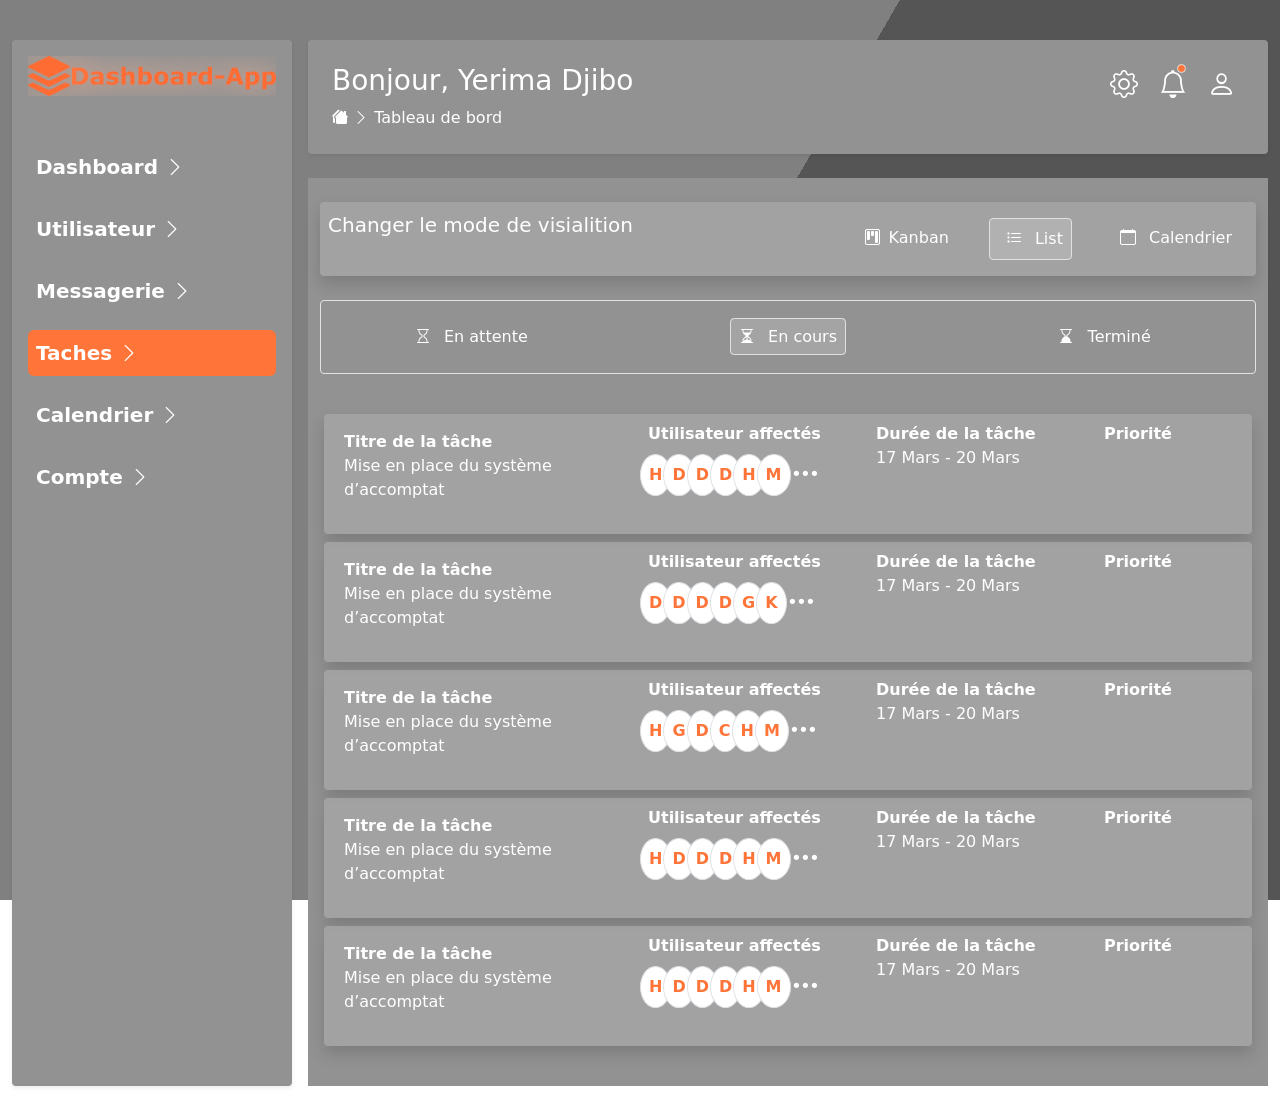
==== attente.html @ 63536727 "dash" ====
<!DOCTYPE html>
<html lang="en">

<head>
    <meta charset="UTF-8">
    <meta name="viewport" content="width=device-width, initial-scale=1.0">
    <title>Dashboard</title>

    <link rel="stylesheet" href="./style.css">

    <link href="https://cdn.jsdelivr.net/npm/bootstrap@5.0.2/dist/css/bootstrap.min.css" rel="stylesheet"
        integrity="sha384-EVSTQN3/azprG1Anm3QDgpJLIm9Nao0Yz1ztcQTwFspd3yD65VohhpuuCOmLASjC" crossorigin="anonymous">

    <link rel="stylesheet" href="https://cdn.jsdelivr.net/npm/bootstrap-icons@1.13.1/font/bootstrap-icons.min.css">
</head>

<body>

    <!-- carroussels-->
    <div class="bg"></div>
    <div class="bg bg2"></div>
    <div class="bg bg3"></div>
    <!-- carroussels-->



    <div class="container-fluid py-3">

        <!-- NAVBAR MOBILE & TABLETTE -->
        <nav class="navbar navbar-dark  rounded-3 px-3 py-2 d-lg-none mb-3 shadow-lg">

            <button class="btn text-white" type="button" data-bs-toggle="offcanvas" data-bs-target="#sidebarMenu">

                <i class="bi bi-list fs-2"></i>
            </button>

            <div class="">
                <img src="./Assets/Logo (1).png" alt="" class="img-fluid">
            </div>

        </nav>

        <div class="d-flex gap-3 mt-4">

            <!-- SIDEBAR DESKTOP -->
            <aside class="sidebar d-none d-lg-flex flex-column text-white p-3 rounded-1 shadow-sm">

                <div class="mb-4">
                    <img src="./Assets/Logo (1).png" alt="" class="img-fluid">
                </div>

                <div class="d-flex flex-column py-2">

                    <a href="./dashboard.html"
                        class="lienhover text-decoration-none p-2 rounded-2 text-white fw-bolder fs-5  mt-3">
                        Dashboard
                        <i class="bi bi-chevron-right"></i>
                    </a>

                    <a href="./utilisateur.html"
                        class="lienhover text-decoration-none p-2 rounded-2 text-white fw-bolder fs-5 mt-3">
                        Utilisateur
                        <i class="bi bi-chevron-right"></i>
                    </a>

                    <a href="./messagerie.html"
                        class="lienhover text-decoration-none p-2 rounded-2 text-white fw-bolder fs-5 mt-3">
                        Messagerie
                        <i class="bi bi-chevron-right"></i>
                    </a>

                    <a href="./tache.html"
                        class="lienhover text-decoration-none p-2 rounded-2 text-white fw-bolder fs-5 mt-3 active">
                        Taches
                        <i class="bi bi-chevron-right"></i>
                    </a>

                    <a href="./calendrier.html"
                        class="lienhover text-decoration-none p-2 rounded-2 text-white fw-bolder fs-5 mt-3">
                        Calendrier
                        <i class="bi bi-chevron-right"></i>
                    </a>

                    <a href="./compte.html"
                        class="lienhover text-decoration-none p-2 rounded-2 text-white fw-bolder fs-5 mt-3">
                        Compte
                        <i class="bi bi-chevron-right"></i>
                    </a>

                </div>

            </aside>

            <!-- sidebar tablette -->
            <div class="offcanvas offcanvas-start text-white sidebar d-lg-none" tabindex="-1" id="sidebarMenu">

                <div class="offcanvas-header border-bottom">

                    <div class="d-flex align-items-center gap-2">
                        <i class="bi bi-stack fs-3"></i>
                        <h4 class="m-0">Dashboard</h4>
                    </div>

                    <button type="button" class="btn-close btn-close-white" data-bs-dismiss="offcanvas">
                    </button>

                </div>

                <div class="offcanvas-body d-flex flex-column">

                    <a href="./dashboard.html"
                        class="lienhover text-decoration-none p-2 rounded-2 text-white fw-bolder fs-5 active mt-3">
                        Dashboard
                        <i class="bi bi-chevron-right"></i>
                    </a>

                    <a href="./utilisateur.html"
                        class="lienhover text-decoration-none p-2 rounded-2 text-white fw-bolder fs-5 mt-3">
                        Utilisateur
                        <i class="bi bi-chevron-right"></i>
                    </a>

                    <a href="./messagerie.html"
                        class="lienhover text-decoration-none p-2 rounded-2 text-white fw-bolder fs-5 mt-3">
                        Messagerie
                        <i class="bi bi-chevron-right"></i>
                    </a>

                    <a href="./tache.html"
                        class="lienhover text-decoration-none p-2 rounded-2 text-white fw-bolder fs-5 mt-3">
                        Taches
                        <i class="bi bi-chevron-right"></i>
                    </a>

                    <a href="./calendrier.html"
                        class="lienhover text-decoration-none p-2 rounded-2 text-white fw-bolder fs-5 mt-3">
                        Calendrier
                        <i class="bi bi-chevron-right"></i>
                    </a>

                    <a href="./compte.html"
                        class="lienhover text-decoration-none p-2 rounded-2 text-white fw-bolder fs-5 mt-3">
                        Compte
                        <i class="bi bi-chevron-right"></i>
                    </a>

                </div>

            </div>



            <main class="main-content  ">

                <div class="couleurunique shadow-sm text-white p-4 d-flex justify-content-between  rounded-1">
                    <div>
                        <h3>Bonjour, Yerima Djibo</h3>
                        <div>
                            <i class="bi bi-houses-fill"></i>
                            <i class="bi bi-chevron-right"></i>
                            <span>Tableau de bord</span>

                        </div>
                    </div>
                    <div>
                        <i class="bi bi-gear fs-3 m-2"></i>
                        <i class="bi bi-bell fs-3 m-2 position-relative"><span
                                class="vide border rounded-circle position-absolute"></span></i>
                        <i class="bi bi-person fs-3 m-2"></i>
                    </div>

                </div>



                <div class="container-fluid couleurunique mt-4 py-4">
                    <div class="moinfoncé p-2 rounded-1 shadow d-flex justify-content-between">
                        <div class="text-white fs-5">
                            <p>Changer le mode de visialition</p>
                        </div>
                        <div class="text-white d-flex gap-3 ">
                            <div class="m-2  p-2 rounded-1 ">
                                <a href="./kanban.html" class="text-decoration-none text-white"> <i
                                        class="bi bi-kanban m-2"></i>Kanban

                                </a>

                            </div>
                            <div class="m-2 border p-2 rounded-1 mode-active">
                                <a href="./tache.html" class="text-decoration-none text-white"> <i class="bi bi-list-task m-2"></i>
                                    List</a>

                            </div>
                            <div class="m-2  p-2 rounded-1">
                                <i class="bi bi-calendar m-2"></i>
                                Calendrier
                            </div>
                        </div>

                    </div>


                    <div class=" mt-4 border text-center py-4 rounded-1">
                        <div class="row g-3">

                            <div class="col-12 col-md-4 ">
                                <a href="./tache.html" class="text-decoration-none text-white  p-2 rounded-1">
                                    <i class="bi bi-hourglass me-2"></i>
                                    En attente
                                </a>
                            </div>

                            <div class="col-12 col-md-4 ">
                                <a href="./attente.html" class="text-decoration-none text-white  p-2 rounded-1 mode-active border"> <i class="bi bi-hourglass-split me-2"></i>
                                    En cours</a>

                            </div>

                            <div class="col-12 col-md-4 ">
                                <a href="./termine.html" class="text-decoration-none text-white  p-2 rounded-1"> <i class="bi bi-hourglass-bottom me-2"></i>
                                    Terminé</a>

                            </div>

                        </div>

                    </div>


                    <div class=" mt-4 p-3">
                        <div class="row p-2 moinfoncé shadow rounded-1 text-white ">
                            <div class="col-12 col-lg-4 py-2">
                                <span class="fw-bolder">Titre de la tâche</span>
                                <p>Mise en place du système d’accomptat</p>
                            </div>
                            
                            <div class="col-12 col-lg-3">
                                <span class="fw-bolder">Utilisateur affectés</span>
                                  <div class="d-flex py-2">
                                    <div class="border p-2 px-2 text-start rounded-circle bg-white colororange fw-bold bull">H</div>
                                    <div class="border p-2 px-2 text-start rounded-circle bg-white colororange fw-bold bull">D</div>
                                    <div class="border p-2 px-2 text-start rounded-circle bg-white colororange fw-bold bull">D</div>
                                    <div class="border p-2 px-2 text-start rounded-circle bg-white colororange fw-bold bull">D</div>
                                    <div class="border p-2 px-2 text-start rounded-circle bg-white colororange fw-bold bull">H</div>
                                    <div class="border p-2 px-2 text-start rounded-circle bg-white colororange fw-bold bull">M</div>
                                     <i class="bi bi-three-dots fs-3"></i>
                                </div>

                            </div>
                            <div class="col-12 col-lg-3" >
                                <span class="fw-bolder">Durée de la tâche</span>
                                <p> 17 Mars - 20 Mars</p>
                            </div>
                            <div class="col-12 col-lg-2">
                                <span class="fw-bolder">Priorité</span>

                            </div>
                        </div>
                        <div class="row p-2 moinfoncé shadow rounded-1 text-white mt-2">
                            <div class="col-12 col-lg-4 py-2">
                                <span class="fw-bolder">Titre de la tâche</span>
                                <p>Mise en place du système d’accomptat</p>
                            </div>
                            
                            <div class="col-12 col-lg-3">
                                <span class="fw-bolder">Utilisateur affectés</span>
                                  <div class="d-flex py-2">
                                    <div class="border p-2 px-2 text-start rounded-circle bg-white colororange fw-bold bull">D</div>
                                    <div class="border p-2 px-2 text-start rounded-circle bg-white colororange fw-bold bull">D</div>
                                    <div class="border p-2 px-2 text-start rounded-circle bg-white colororange fw-bold bull">D</div>
                                    <div class="border p-2 px-2 text-start rounded-circle bg-white colororange fw-bold bull">D</div>
                                    <div class="border p-2 px-2 text-start rounded-circle bg-white colororange fw-bold bull">G</div>
                                    <div class="border p-2 px-2 text-start rounded-circle bg-white colororange fw-bold bull">K</div>
                                     <i class="bi bi-three-dots fs-3"></i>
                                </div>

                            </div>
                            <div class="col-12 col-lg-3" >
                                <span class="fw-bolder">Durée de la tâche</span>
                                <p> 17 Mars - 20 Mars</p>
                            </div>
                            <div class="col-12 col-lg-2">
                                <span class="fw-bolder">Priorité</span>

                            </div>
                        </div>
                        <div class="row p-2 moinfoncé shadow rounded-1 text-white mt-2">
                            <div class="col-12 col-lg-4 py-2">
                                <span class="fw-bolder">Titre de la tâche</span>
                                <p>Mise en place du système d’accomptat</p>
                            </div>
                            
                            <div class="col-12 col-lg-3">
                                <span class="fw-bolder">Utilisateur affectés</span>
                                  <div class="d-flex py-2">
                                    <div class="border p-2 px-2 text-start rounded-circle bg-white colororange fw-bold bull">H</div>
                                    <div class="border p-2 px-2 text-start rounded-circle bg-white colororange fw-bold bull">G</div>
                                    <div class="border p-2 px-2 text-start rounded-circle bg-white colororange fw-bold bull">D</div>
                                    <div class="border p-2 px-2 text-start rounded-circle bg-white colororange fw-bold bull">C</div>
                                    <div class="border p-2 px-2 text-start rounded-circle bg-white colororange fw-bold bull">H</div>
                                    <div class="border p-2 px-2 text-start rounded-circle bg-white colororange fw-bold bull">M</div>
                                     <i class="bi bi-three-dots fs-3"></i>
                                </div>

                            </div>
                            <div class="col-12 col-lg-3" >
                                <span class="fw-bolder">Durée de la tâche</span>
                                <p> 17 Mars - 20 Mars</p>
                            </div>
                            <div class="col-12 col-lg-2">
                                <span class="fw-bolder">Priorité</span>

                            </div>
                        </div>
                   
                    
                        <div class="row p-2 moinfoncé shadow rounded-1 text-white mt-2">
                            <div class="col-12 col-lg-4 py-2">
                                <span class="fw-bolder">Titre de la tâche</span>
                                <p>Mise en place du système d’accomptat</p>
                            </div>
                            
                            <div class="col-12 col-lg-3">
                                <span class="fw-bolder">Utilisateur affectés</span>
                                  <div class="d-flex py-2">
                                    <div class="border p-2 px-2 text-start rounded-circle bg-white colororange fw-bold bull">H</div>
                                    <div class="border p-2 px-2 text-start rounded-circle bg-white colororange fw-bold bull">D</div>
                                    <div class="border p-2 px-2 text-start rounded-circle bg-white colororange fw-bold bull">D</div>
                                    <div class="border p-2 px-2 text-start rounded-circle bg-white colororange fw-bold bull">D</div>
                                    <div class="border p-2 px-2 text-start rounded-circle bg-white colororange fw-bold bull">H</div>
                                    <div class="border p-2 px-2 text-start rounded-circle bg-white colororange fw-bold bull">M</div>
                                     <i class="bi bi-three-dots fs-3"></i>
                                </div>

                            </div>
                            <div class="col-12 col-lg-3" >
                                <span class="fw-bolder">Durée de la tâche</span>
                                <p> 17 Mars - 20 Mars</p>
                            </div>
                            <div class="col-12 col-lg-2">
                                <span class="fw-bolder">Priorité</span>

                            </div>
                        </div>
                        <div class="row p-2 moinfoncé shadow rounded-1 text-white mt-2">
                            <div class="col-12 col-lg-4 py-2">
                                <span class="fw-bolder">Titre de la tâche</span>
                                <p>Mise en place du système d’accomptat</p>
                            </div>
                            
                            <div class="col-12 col-lg-3">
                                <span class="fw-bolder">Utilisateur affectés</span>
                                  <div class="d-flex py-2">
                                    <div class="border p-2 px-2 text-start rounded-circle bg-white colororange fw-bold bull">H</div>
                                    <div class="border p-2 px-2 text-start rounded-circle bg-white colororange fw-bold bull">D</div>
                                    <div class="border p-2 px-2 text-start rounded-circle bg-white colororange fw-bold bull">D</div>
                                    <div class="border p-2 px-2 text-start rounded-circle bg-white colororange fw-bold bull">D</div>
                                    <div class="border p-2 px-2 text-start rounded-circle bg-white colororange fw-bold bull">H</div>
                                    <div class="border p-2 px-2 text-start rounded-circle bg-white colororange fw-bold bull">M</div>
                                     <i class="bi bi-three-dots fs-3"></i>
                                </div>

                            </div>
                            <div class="col-12 col-lg-3" >
                                <span class="fw-bolder">Durée de la tâche</span>
                                <p> 17 Mars - 20 Mars</p>
                            </div>
                            <div class="col-12 col-lg-2">
                                <span class="fw-bolder">Priorité</span>

                            </div>
                        </div>

                    </div>



                </div>




            </main>

        </div>

    </div>




    <script src="https://cdn.jsdelivr.net/npm/bootstrap@5.0.2/dist/js/bootstrap.bundle.min.js"
        integrity="sha384-MrcW6ZMFYlzcLA8Nl+NtUVF0sA7MsXsP1UyJoMp4YLEuNSfAP+JcXn/tWtIaxVXM"
        crossorigin="anonymous"></script>

</body>

</html>
---- style.css ----
* {
  margin: 0;
  padding: 0;
  box-sizing: border-box;
}

body {
  overflow-x: hidden;
}

.bg {
  animation: slide 50s ease-in-out infinite alternate;
  background-image: linear-gradient(-60deg, #3D3D3D 50%, #6E6E6E 50%);
  bottom: 0;
  left: -50%;
  opacity: .5;
  position: fixed;
  right: -50%;
  top: 0;
  z-index: -1;
}

.bg2 {
  animation-direction: alternate-reverse;
  animation-duration: 12s;
}

.bg3 {
  animation-duration: 15s;
}

@keyframes slide {
  0% {
    transform: translateX(-25%);
  }

  100% {
    transform: translateX(25%);
  }
}

.blanche{
  background-color: #929292;
  width: 470px;
}
.hauteur{
  height: 100vh;
}
.bacground{
  background-color: #FE7439 !important;
  cursor: pointer;

}
.sidebar {
  width: 280px;
  background: #929292;
}



.lienhover:hover {
  background-color: #A6A6A6;
}
.active {
  background: #FE7439;
}

.main-content {
  flex: 1;
}

.sidebar{
    background-color: #929292 !important;
}
.couleurunique{
  background-color: #929292;

}
.vide{
  width: 9px;
  height: 9px;
  right: 1px;
  background-color: #FE7439;
}
.drapeau{
  width: 80%;
  height: 50%;
 
}
.lienhover1{
  background-color: #A6A6A6;
}
.tret-orange {
  display: inline-block;
  width: 50px;
  height: 20px;
  background-color: #FE7738;
}

.tret {
  display: inline-block;
  width: 50px;
  height: 20px;
  background-color: #FFBDA3;
}
.tret-fre{
  background-color: #FBDBCE;
}
.loren{
    background-color: #cecbcbe2 !important;
}

.couleurunique1{
  background-color: #60606054 !important;
}
.colororange{
  color: #FE7439;
  background-color: white;
}
.moinfoncé{
  background-color:#a6a6a6d1 ;
}
nav .nav-link.active{
  background-color:#f8f0f077 !important;

}
.mode-active{
    background-color: #f8f0f02f;
    cursor: pointer;

}
.bull{
  margin-left: -8px;
}
.bull1{
  margin-left: -12px;
  font-size: 20px;
}
.nonfoncé{
  background-color: #B2B1B1;
}
.profil{
  width: 220px;
  height: 250px;
}
.orange-div{
  border: solid #FE7539 1px;
  background-color: #da44032b;
  color:#C47457 ;
}








/* TABLETTE & MOBILE */
@media (max-width: 991px) {

  .main-content {
    width: 100%;
  }

}
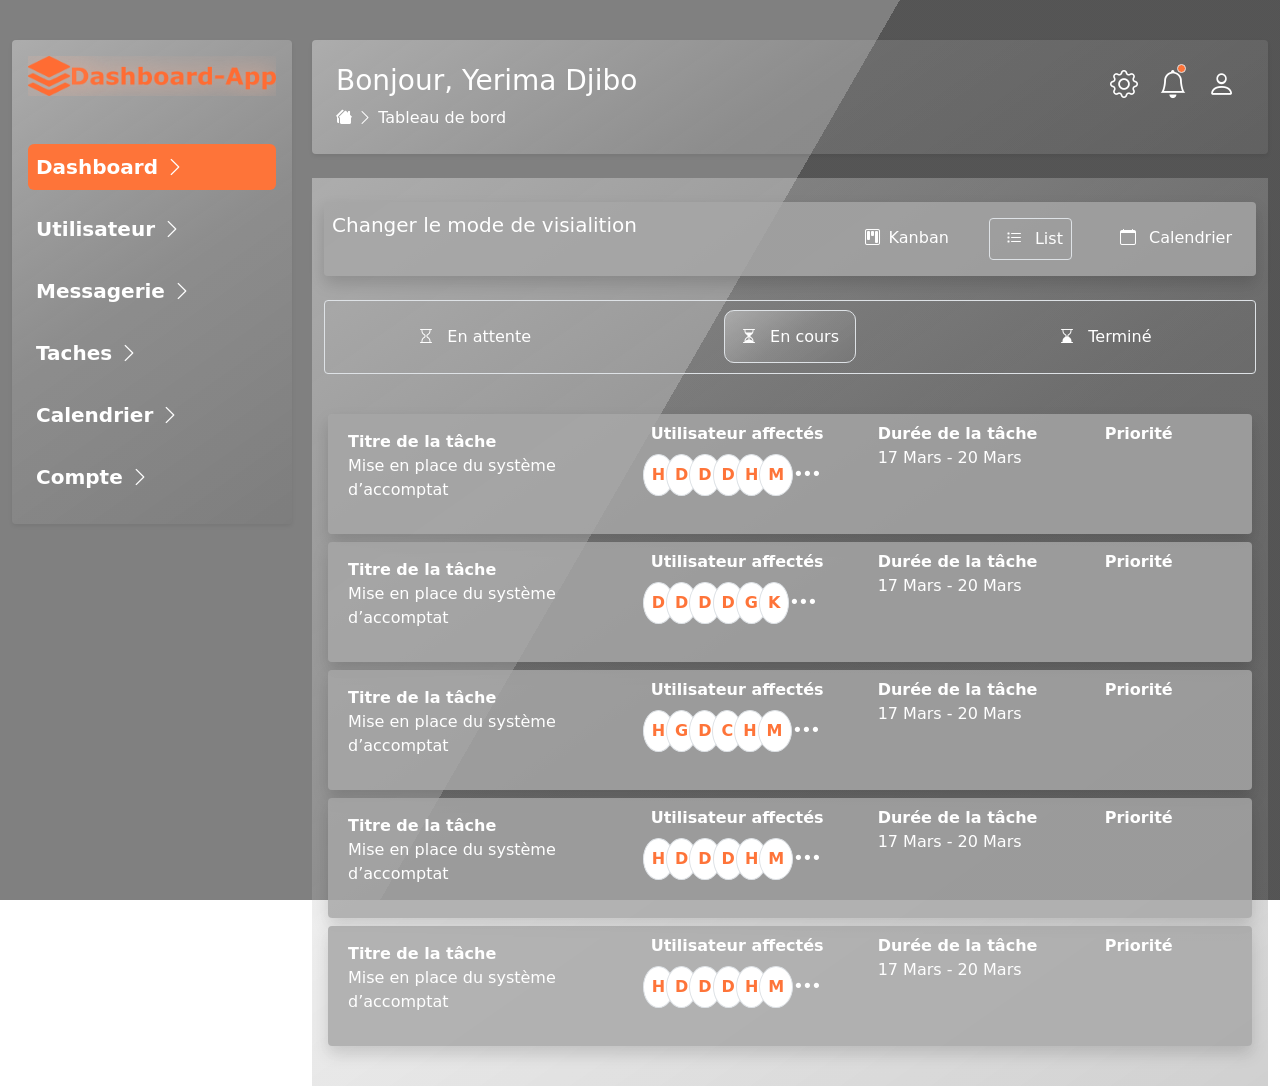
==== commit 201bb03b: "dash" ====
--- a/attente.html
+++ b/attente.html
@@ -1,3 +1,4 @@
+
 <!DOCTYPE html>
 <html lang="en">
 
@@ -26,87 +27,24 @@
 
     <div class="container-fluid py-3">
 
-        <!-- NAVBAR MOBILE & TABLETTE -->
-        <nav class="navbar navbar-dark  rounded-3 px-3 py-2 d-lg-none mb-3 shadow-lg">
-
+        <nav class="navbar navbar-dark rounded-3 px-3 py-2 d-lg-none mb-3 shadow-lg">
             <button class="btn text-white" type="button" data-bs-toggle="offcanvas" data-bs-target="#sidebarMenu">
-
                 <i class="bi bi-list fs-2"></i>
             </button>
 
-            <div class="">
-                <img src="./Assets/Logo (1).png" alt="" class="img-fluid">
-            </div>
-
+            <img src="./Assets/Logo (1).png" class="img-fluid" />
         </nav>
 
         <div class="d-flex gap-3 mt-4">
 
             <!-- SIDEBAR DESKTOP -->
-            <aside class="sidebar d-none d-lg-flex flex-column text-white p-3 rounded-1 shadow-sm">
+            <aside class="sidebar d-none d-lg-flex flex-column text-white p-3 rounded-1 shadow-sm   position-fixed">
 
                 <div class="mb-4">
                     <img src="./Assets/Logo (1).png" alt="" class="img-fluid">
                 </div>
 
                 <div class="d-flex flex-column py-2">
-
-                    <a href="./dashboard.html"
-                        class="lienhover text-decoration-none p-2 rounded-2 text-white fw-bolder fs-5  mt-3">
-                        Dashboard
-                        <i class="bi bi-chevron-right"></i>
-                    </a>
-
-                    <a href="./utilisateur.html"
-                        class="lienhover text-decoration-none p-2 rounded-2 text-white fw-bolder fs-5 mt-3">
-                        Utilisateur
-                        <i class="bi bi-chevron-right"></i>
-                    </a>
-
-                    <a href="./messagerie.html"
-                        class="lienhover text-decoration-none p-2 rounded-2 text-white fw-bolder fs-5 mt-3">
-                        Messagerie
-                        <i class="bi bi-chevron-right"></i>
-                    </a>
-
-                    <a href="./tache.html"
-                        class="lienhover text-decoration-none p-2 rounded-2 text-white fw-bolder fs-5 mt-3 active">
-                        Taches
-                        <i class="bi bi-chevron-right"></i>
-                    </a>
-
-                    <a href="./calendrier.html"
-                        class="lienhover text-decoration-none p-2 rounded-2 text-white fw-bolder fs-5 mt-3">
-                        Calendrier
-                        <i class="bi bi-chevron-right"></i>
-                    </a>
-
-                    <a href="./compte.html"
-                        class="lienhover text-decoration-none p-2 rounded-2 text-white fw-bolder fs-5 mt-3">
-                        Compte
-                        <i class="bi bi-chevron-right"></i>
-                    </a>
-
-                </div>
-
-            </aside>
-
-            <!-- sidebar tablette -->
-            <div class="offcanvas offcanvas-start text-white sidebar d-lg-none" tabindex="-1" id="sidebarMenu">
-
-                <div class="offcanvas-header border-bottom">
-
-                    <div class="d-flex align-items-center gap-2">
-                        <i class="bi bi-stack fs-3"></i>
-                        <h4 class="m-0">Dashboard</h4>
-                    </div>
-
-                    <button type="button" class="btn-close btn-close-white" data-bs-dismiss="offcanvas">
-                    </button>
-
-                </div>
-
-                <div class="offcanvas-body d-flex flex-column">
 
                     <a href="./dashboard.html"
                         class="lienhover text-decoration-none p-2 rounded-2 text-white fw-bolder fs-5 active mt-3">
@@ -132,7 +70,7 @@
                         <i class="bi bi-chevron-right"></i>
                     </a>
 
-                    <a href="./calendrier.html"
+                    <a href="#"
                         class="lienhover text-decoration-none p-2 rounded-2 text-white fw-bolder fs-5 mt-3">
                         Calendrier
                         <i class="bi bi-chevron-right"></i>
@@ -146,11 +84,71 @@
 
                 </div>
 
-            </div>
-
-
-
-            <main class="main-content  ">
+            
+
+            </aside>
+                <!-- sidebar tablette -->
+                <div class="offcanvas offcanvas-start text-white sidebar d-lg-none" tabindex="-1" id="sidebarMenu">
+
+                    <div class="offcanvas-header border-bottom">
+
+                        <div class="d-flex align-items-center gap-2">
+                            <i class="bi bi-stack fs-3"></i>
+                            <h4 class="m-0">Dashboard</h4>
+                        </div>
+
+                        <button type="button" class="btn-close btn-close-white" data-bs-dismiss="offcanvas">
+                        </button>
+
+                    </div>
+
+                    <div class="offcanvas-body d-flex flex-column">
+
+                        <a href="./dashboard.html"
+                            class="lienhover text-decoration-none p-2 rounded-2 text-white fw-bolder fs-5 active mt-3">
+                            Dashboard
+                            <i class="bi bi-chevron-right"></i>
+                        </a>
+
+                        <a href="./utilisateur.html"
+                            class="lienhover text-decoration-none p-2 rounded-2 text-white fw-bolder fs-5 mt-3">
+                            Utilisateur
+                            <i class="bi bi-chevron-right"></i>
+                        </a>
+
+                        <a href="./messagerie.html"
+                            class="lienhover text-decoration-none p-2 rounded-2 text-white fw-bolder fs-5 mt-3">
+                            Messagerie
+                            <i class="bi bi-chevron-right"></i>
+                        </a>
+
+                        <a href="./tache.html"
+                            class="lienhover text-decoration-none p-2 rounded-2 text-white fw-bolder fs-5 mt-3">
+                            Taches
+                            <i class="bi bi-chevron-right"></i>
+                        </a>
+
+                        <a href="./calendrier.html"
+                            class="lienhover text-decoration-none p-2 rounded-2 text-white fw-bolder fs-5 mt-3">
+                            Calendrier
+                            <i class="bi bi-chevron-right"></i>
+                        </a>
+
+                        <a href="./compte.html"
+                            class="lienhover text-decoration-none p-2 rounded-2 text-white fw-bolder fs-5 mt-3">
+                            Compte
+                            <i class="bi bi-chevron-right"></i>
+                        </a>
+
+                    </div>
+
+                </div>
+
+
+
+
+
+   <main class="main-content  ">
 
                 <div class="couleurunique shadow-sm text-white p-4 d-flex justify-content-between  rounded-1">
                     <div>
@@ -186,7 +184,7 @@
                                 </a>
 
                             </div>
-                            <div class="m-2 border p-2 rounded-1 mode-active">
+                            <div class="m-2 border p-2 rounded-1 mode-active ">
                                 <a href="./tache.html" class="text-decoration-none text-white"> <i class="bi bi-list-task m-2"></i>
                                     List</a>
 
@@ -211,7 +209,7 @@
                             </div>
 
                             <div class="col-12 col-md-4 ">
-                                <a href="./attente.html" class="text-decoration-none text-white  p-2 rounded-1 mode-active border"> <i class="bi bi-hourglass-split me-2"></i>
+                                <a href="./attente.html" class="text-decoration-none text-white  p-3 mode-active border recp"> <i class="bi bi-hourglass-split me-2"></i>
                                     En cours</a>
 
                             </div>
@@ -381,7 +379,6 @@
 
 
             </main>
-
         </div>
 
     </div>
--- a/style.css
+++ b/style.css
@@ -40,7 +40,12 @@
 }
 
 .blanche{
-  background-color: #929292;
+   background: linear-gradient(
+        145deg,
+        rgba(255,255,255,0.35),
+        rgba(180,180,180,0.25),
+        rgba(120,120,120,0.35)
+    );
   width: 470px;
 }
 .hauteur{
@@ -53,10 +58,13 @@
 }
 .sidebar {
   width: 280px;
-  background: #929292;
-}
-
-
+  background: linear-gradient(
+        145deg,
+        rgba(255,255,255,0.35),
+        rgba(180,180,180,0.25),
+        rgba(120,120,120,0.35)
+    );
+}
 
 .lienhover:hover {
   background-color: #A6A6A6;
@@ -66,14 +74,26 @@
 }
 
 .main-content {
+  height: 100vh !important;
+  margin-left: 300px;
   flex: 1;
 }
 
 .sidebar{
-    background-color: #929292 !important;
+     background: linear-gradient(
+        145deg,
+        rgba(255,255,255,0.35),
+        rgba(180,180,180,0.25),
+        rgba(120,120,120,0.35)
+    ) !important; 
 }
 .couleurunique{
-  background-color: #929292;
+   background: linear-gradient(
+        145deg,
+        rgba(255,255,255,0.35),
+        rgba(180,180,180,0.25),
+        rgba(120,120,120,0.35)
+    );
 
 }
 .vide{
@@ -85,8 +105,8 @@
 .drapeau{
   width: 80%;
   height: 50%;
- 
-}
+}
+
 .lienhover1{
   background-color: #A6A6A6;
 }
@@ -125,7 +145,6 @@
 
 }
 .mode-active{
-    background-color: #f8f0f02f;
     cursor: pointer;
 
 }
@@ -148,19 +167,38 @@
   background-color: #da44032b;
   color:#C47457 ;
 }
-
-
-
-
-
-
-
-
-/* TABLETTE & MOBILE */
+.emation button:hover{
+  background-color:#a6a6a645 !important;
+}
+.recp{
+  width: 180px;
+  height: 50px;
+  border-radius: 10px;
+     background: linear-gradient(
+        145deg,
+        rgba(255,255,255,0.35),
+        rgba(180,180,180,0.25),
+        rgba(120,120,120,0.35)
+    );
+
+}
+.scroll-area {
+  height: 100vh;
+  overflow-y: auto;
+  padding-top: 120px; /* important pour ne pas cacher sous navbar */
+}
+
+
+
+
+
+
+
 @media (max-width: 991px) {
 
   .main-content {
     width: 100%;
+    margin-left: 0;
   }
 
 }
